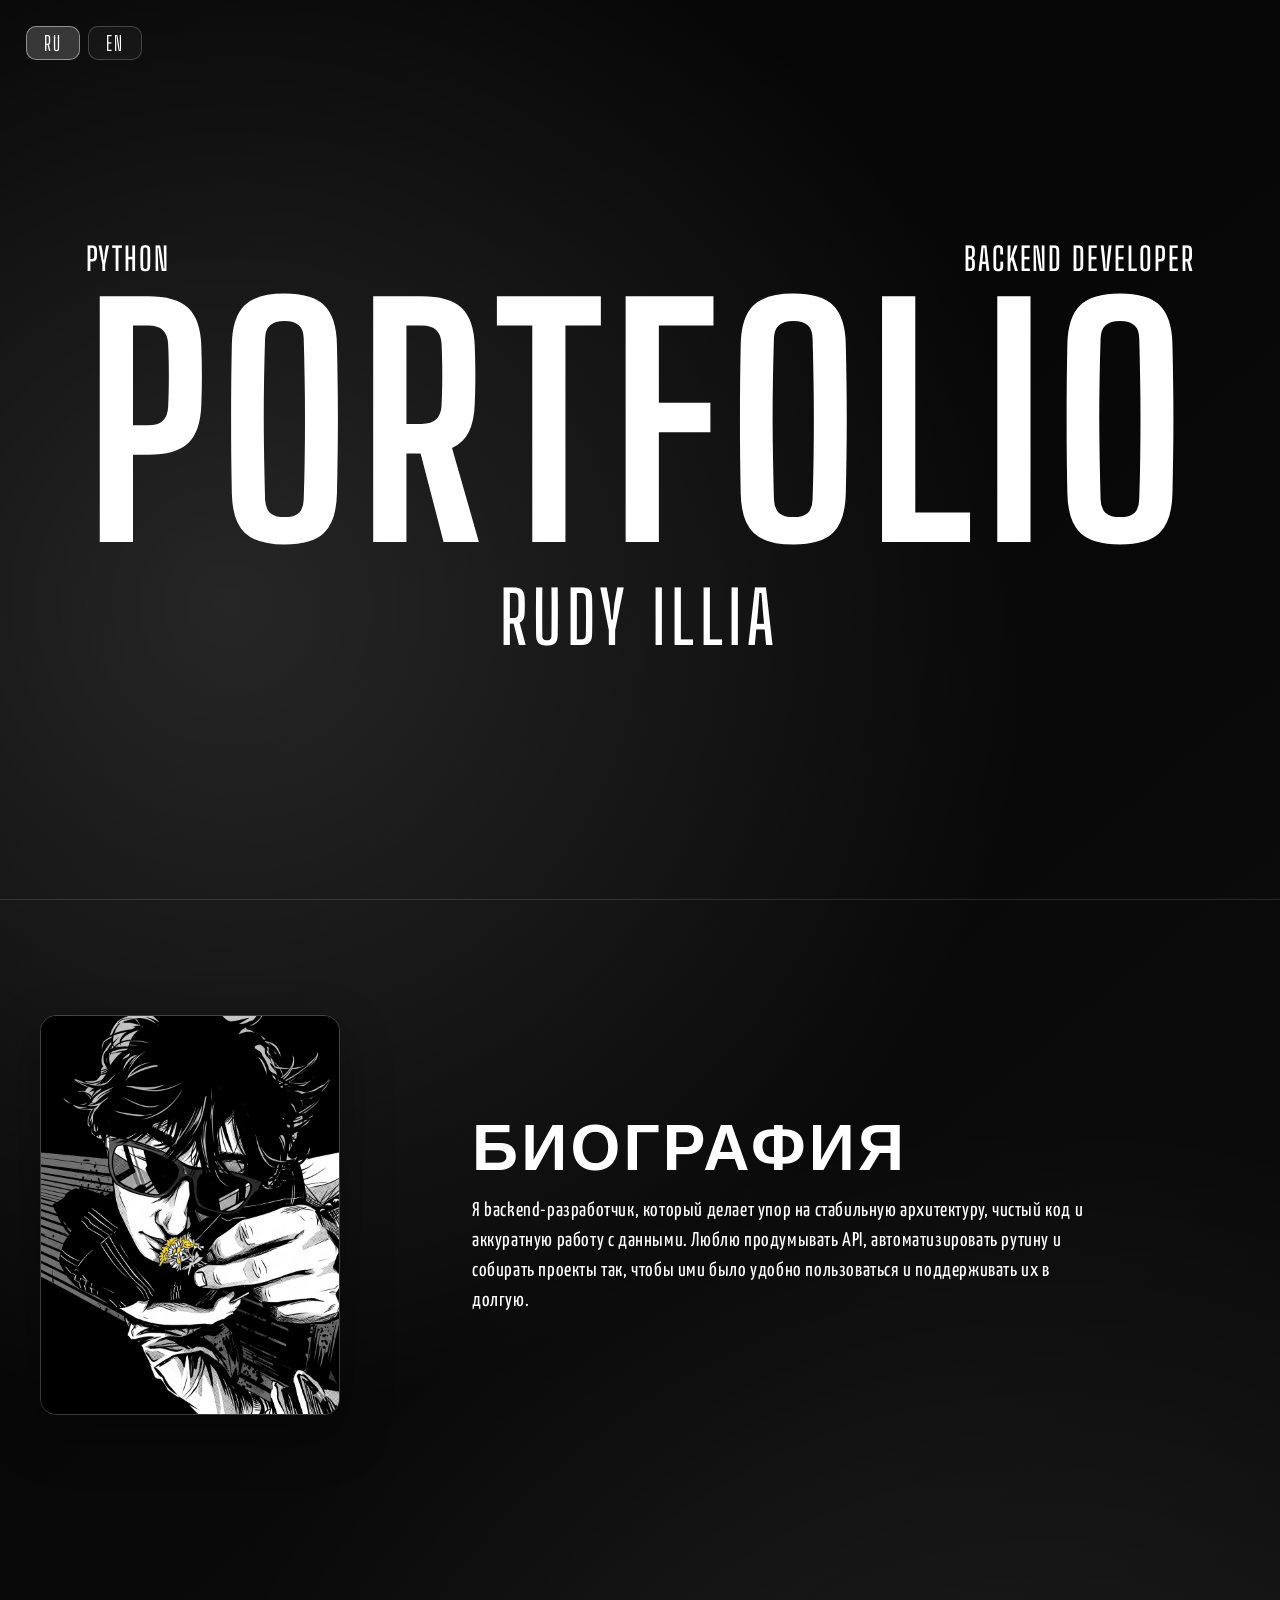
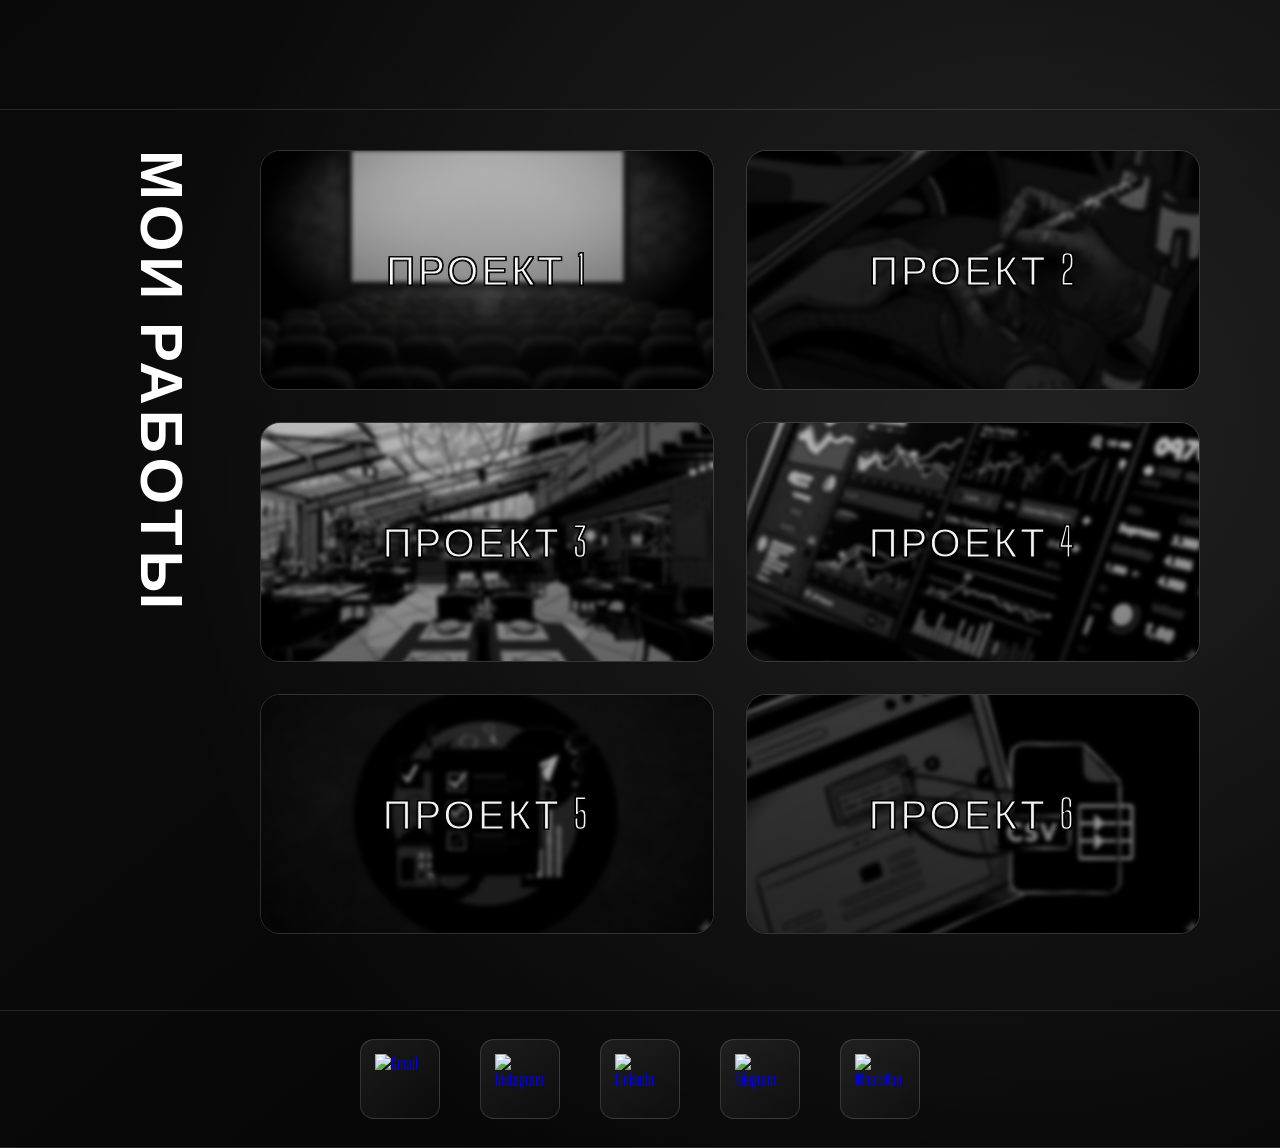
==== home_page/index.html @ c08ba397 "the main page is written" ====
<!DOCTYPE html>
<html lang="ru">
<head>
    <meta charset="UTF-8">
    <meta name="viewport" content="width=device-width, initial-scale=1.0">
    <title>Portfolio</title>
    <link rel="preconnect" href="https://fonts.googleapis.com">
    <link rel="preconnect" href="https://fonts.gstatic.com" crossorigin>
    <link href="https://fonts.googleapis.com/css2?family=Big+Shoulders+Display:wght@400;600;700&display=swap" rel="stylesheet">
    <link href="https://fonts.googleapis.com/css2?family=Yanone+Kaffeesatz:wght@400;600&display=swap" rel="stylesheet">
    <style>
        :root {
            --bg: #050505;
            --bg-soft: #0a0a0a;
            --text: #ffffff;
        }

        * {
            box-sizing: border-box;
            margin: 0;
            padding: 0;
        }

        html,
        body {
            min-height: 100%;
        }

        body {
            font-family: 'Big Shoulders Display', sans-serif;
            color: var(--text);
            background:
                radial-gradient(circle at 18% 22%, rgba(255, 255, 255, 0.13), rgba(255, 255, 255, 0) 34%),
                radial-gradient(circle at 82% 74%, rgba(255, 255, 255, 0.1), rgba(255, 255, 255, 0) 40%),
                linear-gradient(140deg, #030303 0%, #0b0b0b 56%, #040404 100%);
        }

        .page {
            width: min(1440px, 100%);
            margin: 0 auto;
        }

        .section {
            min-height: 100vh;
            position: relative;
            border-bottom: 1px solid rgba(255, 255, 255, 0.12);
        }

        #bio {
            min-height: 90vh;
        }

        .section-contacts {
            min-height: auto;
        }

        .hero-content {
            position: absolute;
            left: 50%;
            top: 50%;
            transform: translate(-50%, -50%);
            display: flex;
            flex-direction: column;
            align-items: center;
            width: min(1200px, calc(100% - 64px));
            text-align: center;
        }

        .language-switch {
            position: absolute;
            top: 26px;
            left: 26px;
            display: flex;
            gap: 8px;
            z-index: 10;
        }

        .lang-btn {
            width: 54px;
            height: 34px;
            border-radius: 10px;
            border: 1px solid rgba(255, 255, 255, 0.2);
            background: rgba(255, 255, 255, 0.04);
            color: #ffffff;
            font-family: 'Big Shoulders Display', sans-serif;
            font-size: 20px;
            letter-spacing: 0.08em;
            cursor: pointer;
            transition: all 0.25s ease;
        }

        .lang-btn:hover {
            border-color: rgba(255, 255, 255, 0.35);
            background: rgba(255, 255, 255, 0.08);
        }

        .lang-btn.active {
            background: rgba(255, 255, 255, 0.18);
            border-color: rgba(255, 255, 255, 0.45);
        }

        .hero-headline {
            display: flex;
            flex-direction: column;
            align-items: stretch;
            width: fit-content;
            max-width: 100%;
        }

        .hero-top-row {
            width: 100%;
            display: flex;
            align-items: center;
            justify-content: space-between;
            padding: 0;
            gap: 24px;
            margin-bottom: 14px;
        }

        .hero-python,
        .hero-backend {
            font-size: 32px;
            font-weight: 600;
            letter-spacing: 0.06em;
            white-space: nowrap;
        }

        .hero-backend {
            text-align: right;
        }

        .hero-title {
            font-size: clamp(72px, 24vw, 335px);
            font-weight: 700;
            line-height: 0.86;
            letter-spacing: 0.03em;
            text-transform: uppercase;
            white-space: nowrap;
            display: block;
        }

        .hero-name {
            margin-top: 18px;
            font-size: 72px;
            font-weight: 600;
            letter-spacing: 0.08em;
            text-transform: uppercase;
        }

        .section-label {
            position: absolute;
            top: 36px;
            left: 36px;
            font-size: 28px;
            opacity: 0.55;
            letter-spacing: 0.1em;
            text-transform: uppercase;
        }

        .works-container {
            display: grid;
            grid-template-columns: 120px 1fr;
            gap: 60px;
            align-items: start;
            padding: 40px;
            width: min(1380px, calc(100% - 80px));
            margin: 0 auto;
            min-height: 100vh;
        }

        .works-title-vertical {
            writing-mode: vertical-rl;
            text-orientation: mixed;
            font-size: 60px;
            font-weight: 700;
            letter-spacing: 0.08em;
            text-transform: uppercase;
            white-space: nowrap;
            display: flex;
            align-items: flex-start;
            justify-content: center;
        }

        .works-grid {
            display: grid;
            grid-template-columns: repeat(2, 1fr);
            grid-template-rows: repeat(3, 240px);
            gap: 32px;
        }

        .project-card {
            position: relative;
            --photo-blur-percent: 35;
            border: 1px solid rgba(255, 255, 255, 0.15);
            border-radius: 20px;
            display: flex;
            align-items: center;
            justify-content: center;
            text-decoration: none;
            color: inherit;
            transition: all 0.3s ease;
            overflow: hidden;
        }

        .project-card::after {
            content: '';
            position: absolute;
            inset: -4px;
            background-image: var(--project-image);
            background-size: cover;
            background-position: center;
            background-repeat: no-repeat;
            filter: blur(calc(var(--photo-blur-percent) * 0.06px));
            transform: scale(1.04);
            z-index: 0;
        }

        .project-card::before {
            content: '';
            position: absolute;
            inset: 0;
            background: linear-gradient(180deg, rgba(0, 0, 0, 0.28), rgba(0, 0, 0, 0.52));
            transition: opacity 0.3s ease;
            z-index: 1;
        }

        .works-grid .project-card:nth-child(1) {
            --project-image: url('pr_1.png');
        }

        .works-grid .project-card:nth-child(2) {
            --project-image: url('pr_2.png');
        }

        .works-grid .project-card:nth-child(3) {
            --project-image: url('pr_3.png');
        }

        .works-grid .project-card:nth-child(4) {
            --project-image: url('pr_4.png');
        }

        .works-grid .project-card:nth-child(5) {
            --project-image: url('pr_5.png');
        }

        .works-grid .project-card:nth-child(6) {
            --project-image: url('pr_6.png');
        }

        .project-card-label {
            font-size: clamp(24px, 3.4vw, 40px);
            letter-spacing: 0.08em;
            text-transform: uppercase;
            color: #ffffff;
            -webkit-text-stroke: 1px #000000;
            text-shadow: 1px 1px 0 #000000, -1px 1px 0 #000000, 1px -1px 0 #000000, -1px -1px 0 #000000;
            opacity: 0.95;
            position: relative;
            z-index: 2;
        }

        .project-card:hover {
            border-color: rgba(255, 255, 255, 0.25);
            box-shadow: 0 12px 40px rgba(0, 0, 0, 0.3);
            transform: translateY(-4px);
        }

        .project-card:hover::before {
            opacity: 0.35;
        }

        .bio-layout {
            min-height: 70vh;
            width: min(1240px, calc(100% - 80px));
            margin: 0 auto;
            display: grid;
            grid-template-columns: minmax(220px, 360px) minmax(320px, 1fr);
            align-items: center;
            gap: 72px;
        }

        .bio-photo {
            width: min(100%, 300px);
            justify-self: start;
            border-radius: 16px;
            overflow: hidden;
            border: 1px solid rgba(255, 255, 255, 0.2);
            box-shadow: 0 20px 50px rgba(0, 0, 0, 0.35);
        }

        .bio-photo img {
            width: 100%;
            display: block;
            object-fit: cover;
        }

        .bio-text {
            display: flex;
            flex-direction: column;
            gap: 18px;
            min-width: 0;
        }

        .bio-title {
            font-size: clamp(34px, 6vw, 64px);
            letter-spacing: 0.05em;
            line-height: 1;
            text-transform: uppercase;
            white-space: nowrap;
            overflow-wrap: normal;
            word-break: keep-all;
        }

        .bio-copy {
            font-family: 'Yanone Kaffeesatz', sans-serif;
            font-size: 20px;
            line-height: 1.5;
            letter-spacing: 0.03em;
            max-width: 620px;
        }

        .contacts-container {
            display: flex;
            align-items: center;
            justify-content: center;
            gap: 40px;
            min-height: auto;
            padding: 28px 20px;
            flex-wrap: wrap;
        }

        .contact-link {
            display: flex;
            align-items: center;
            justify-content: center;
            width: 80px;
            height: 80px;
            border-radius: 14px;
            background: linear-gradient(135deg, rgba(255, 255, 255, 0.08), rgba(255, 255, 255, 0.02));
            border: 1px solid rgba(255, 255, 255, 0.15);
            transition: all 0.3s ease;
            cursor: pointer;
            text-decoration: none;
        }

        .contact-link:hover {
            background: linear-gradient(135deg, rgba(255, 255, 255, 0.12), rgba(255, 255, 255, 0.05));
            border-color: rgba(255, 255, 255, 0.25);
            box-shadow: 0 12px 40px rgba(0, 0, 0, 0.3);
            transform: translateY(-4px);
        }

        .contact-link img {
            width: 50px;
            height: 50px;
            display: block;
        }

        @media (max-width: 900px) {
            .contacts-container {
                gap: 32px;
                min-height: auto;
                padding: 60px 20px;
            }

            .contact-link {
                width: 70px;
                height: 70px;
            }

            .contact-link img {
                width: 42px;
                height: 42px;
            }
        }

        @media (max-width: 600px) {
            .language-switch {
                top: 14px;
                left: 14px;
                gap: 6px;
            }

            .lang-btn {
                width: 46px;
                height: 30px;
                font-size: 17px;
            }

            .hero-title {
                font-size: clamp(130px, 24vw, 260px);
            }

            .hero-name {
                font-size: clamp(36px, 6vw, 72px);
            }

            .hero-python,
            .hero-backend {
                font-size: clamp(14px, 2.3vw, 32px);
            }
        }

        @media (max-width: 760px) {
            .hero-content {
                width: calc(100% - 28px);
            }

            .hero-top-row {
                padding: 0;
                gap: 14px;
            }

            .hero-title {
                font-size: clamp(72px, 20vw, 132px);
                letter-spacing: 0.01em;
            }

            .hero-name {
                font-size: clamp(28px, 8vw, 48px);
            }

            .hero-python,
            .hero-backend {
                font-size: clamp(10px, 3.6vw, 16px);
            }

            .bio-layout {
                width: calc(100% - 28px);
                grid-template-columns: 1fr;
                gap: 28px;
                padding: 40px 0;
            }

            .bio-photo {
                width: min(88vw, 300px);
                justify-self: center;
            }

            .bio-title {
                font-size: clamp(28px, 10vw, 42px);
                letter-spacing: 0.03em;
            }

            @media (max-width: 1000px) {
                .works-container {
                    grid-template-columns: 1fr;
                    gap: 32px;
                    padding: 28px;
                    width: calc(100% - 56px);
                }

                .works-title-vertical {
                    writing-mode: horizontal-tb;
                    font-size: 42px;
                    margin-bottom: 12px;
                }

                .works-grid {
                    grid-template-columns: repeat(2, 1fr);
                    grid-template-rows: repeat(3, 180px);
                    gap: 20px;
                }
            }

            @media (max-width: 600px) {
                .works-container {
                    padding: 14px;
                    width: calc(100% - 28px);
                }

                .works-grid {
                    grid-template-columns: 1fr;
                    grid-template-rows: auto;
                    gap: 16px;
                }

                .project-card {
                    aspect-ratio: 16 / 10;
                }
            }

            .contacts-container {
                gap: 24px;
                padding: 20px 14px;
            }

            .contact-link {
                width: 60px;
                height: 60px;
            }

            .contact-link img {
                width: 36px;
                height: 36px;
            }
        }
    </style>
</head>
<body>
    <main class="page">
        <section id="greeting" class="section">
            <div class="language-switch" aria-label="Language switcher">
                <button class="lang-btn active" id="lang-ru" type="button">RU</button>
                <button class="lang-btn" id="lang-en" type="button">EN</button>
            </div>
            <div class="hero-content">
                <div class="hero-headline">
                    <div class="hero-top-row">
                        <div class="hero-python">PYTHON</div>
                        <div class="hero-backend">BACKEND DEVELOPER</div>
                    </div>
                    <h1 class="hero-title">PORTFOLIO</h1>
                </div>
                <div class="hero-name">RUDY ILLIA</div>
            </div>
        </section>

        <section id="bio" class="section">
            <div class="bio-layout">
                <div class="bio-photo">
                    <img src="1.JPG" alt="Портрет автора">
                </div>
                <div class="bio-text">
                    <h2 class="bio-title" data-i18n="bioTitle">Биография</h2>
                    <p class="bio-copy" data-i18n="bioCopy">
                        Я backend-разработчик, который делает упор на стабильную архитектуру, чистый код
                        и аккуратную работу с данными. Люблю продумывать API, автоматизировать рутину и
                        собирать проекты так, чтобы ими было удобно пользоваться и поддерживать их в долгую.
                    </p>
                </div>
            </div>
        </section>

        <section id="works" class="section">
            <div class="works-container">
                <div class="works-title-vertical" data-i18n="worksTitle">МОИ РАБОТЫ</div>
                <div class="works-grid">
                    <a href="../my_projects/project_1/index.html" class="project-card"><span class="project-card-label" data-i18n="project1">Проект 1</span></a>
                    <a href="../my_projects/project_2/index.html" class="project-card"><span class="project-card-label" data-i18n="project2">Проект 2</span></a>
                    <a href="../my_projects/project_3/index.html" class="project-card"><span class="project-card-label" data-i18n="project3">Проект 3</span></a>
                    <a href="../my_projects/project_4/index.html" class="project-card"><span class="project-card-label" data-i18n="project4">Проект 4</span></a>
                    <a href="../my_projects/project_5/index.html" class="project-card"><span class="project-card-label" data-i18n="project5">Проект 5</span></a>
                    <a href="../my_projects/project_6/index.html" class="project-card"><span class="project-card-label" data-i18n="project6">Проект 6</span></a>
                </div>
            </div>
        </section>

        <section id="contacts" class="section section-contacts">
            <div class="contacts-container">
                <a href="mailto:example@gmail.com" class="contact-link" title="Email">
                    <img src="../contacts/gm.png" alt="Gmail">
                </a>
                <a href="https://instagram.com" target="_blank" rel="noopener noreferrer" class="contact-link" title="Instagram">
                    <img src="../contacts/in.png" alt="Instagram">
                </a>
                <a href="https://linkedin.com/in/rudyillia" target="_blank" rel="noopener noreferrer" class="contact-link" title="LinkedIn">
                    <img src="../contacts/lin.png" alt="LinkedIn">
                </a>
                <a href="https://t.me/username" target="_blank" rel="noopener noreferrer" class="contact-link" title="Telegram">
                    <img src="../contacts/tg.png" alt="Telegram">
                </a>
                <a href="https://wa.me/1234567890" target="_blank" rel="noopener noreferrer" class="contact-link" title="WhatsApp">
                    <img src="../contacts/wat.png" alt="WhatsApp">
                </a>
            </div>
        </section>
    </main>

    <script>
        const translations = {
            ru: {
                bioTitle: 'Биография',
                bioCopy: 'Я backend-разработчик, который делает упор на стабильную архитектуру, чистый код и аккуратную работу с данными. Люблю продумывать API, автоматизировать рутину и собирать проекты так, чтобы ими было удобно пользоваться и поддерживать их в долгую.',
                worksTitle: 'МОИ РАБОТЫ',
                project1: 'Проект 1',
                project2: 'Проект 2',
                project3: 'Проект 3',
                project4: 'Проект 4',
                project5: 'Проект 5',
                project6: 'Проект 6'
            },
            en: {
                bioTitle: 'Biography',
                bioCopy: 'I am a backend developer focused on stable architecture, clean code, and careful data handling. I enjoy designing APIs, automating routine processes, and building projects that are convenient to use and maintain over the long term.',
                worksTitle: 'MY WORKS',
                project1: 'Project 1',
                project2: 'Project 2',
                project3: 'Project 3',
                project4: 'Project 4',
                project5: 'Project 5',
                project6: 'Project 6'
            }
        };

        const ruButton = document.getElementById('lang-ru');
        const enButton = document.getElementById('lang-en');

        function setLanguage(language) {
            document.documentElement.lang = language;
            document.querySelectorAll('[data-i18n]').forEach((element) => {
                const key = element.dataset.i18n;
                const value = translations[language][key];
                if (value) {
                    element.textContent = value;
                }
            });

            ruButton.classList.toggle('active', language === 'ru');
            enButton.classList.toggle('active', language === 'en');
        }

        ruButton.addEventListener('click', () => setLanguage('ru'));
        enButton.addEventListener('click', () => setLanguage('en'));
    </script>
</body>
</html>
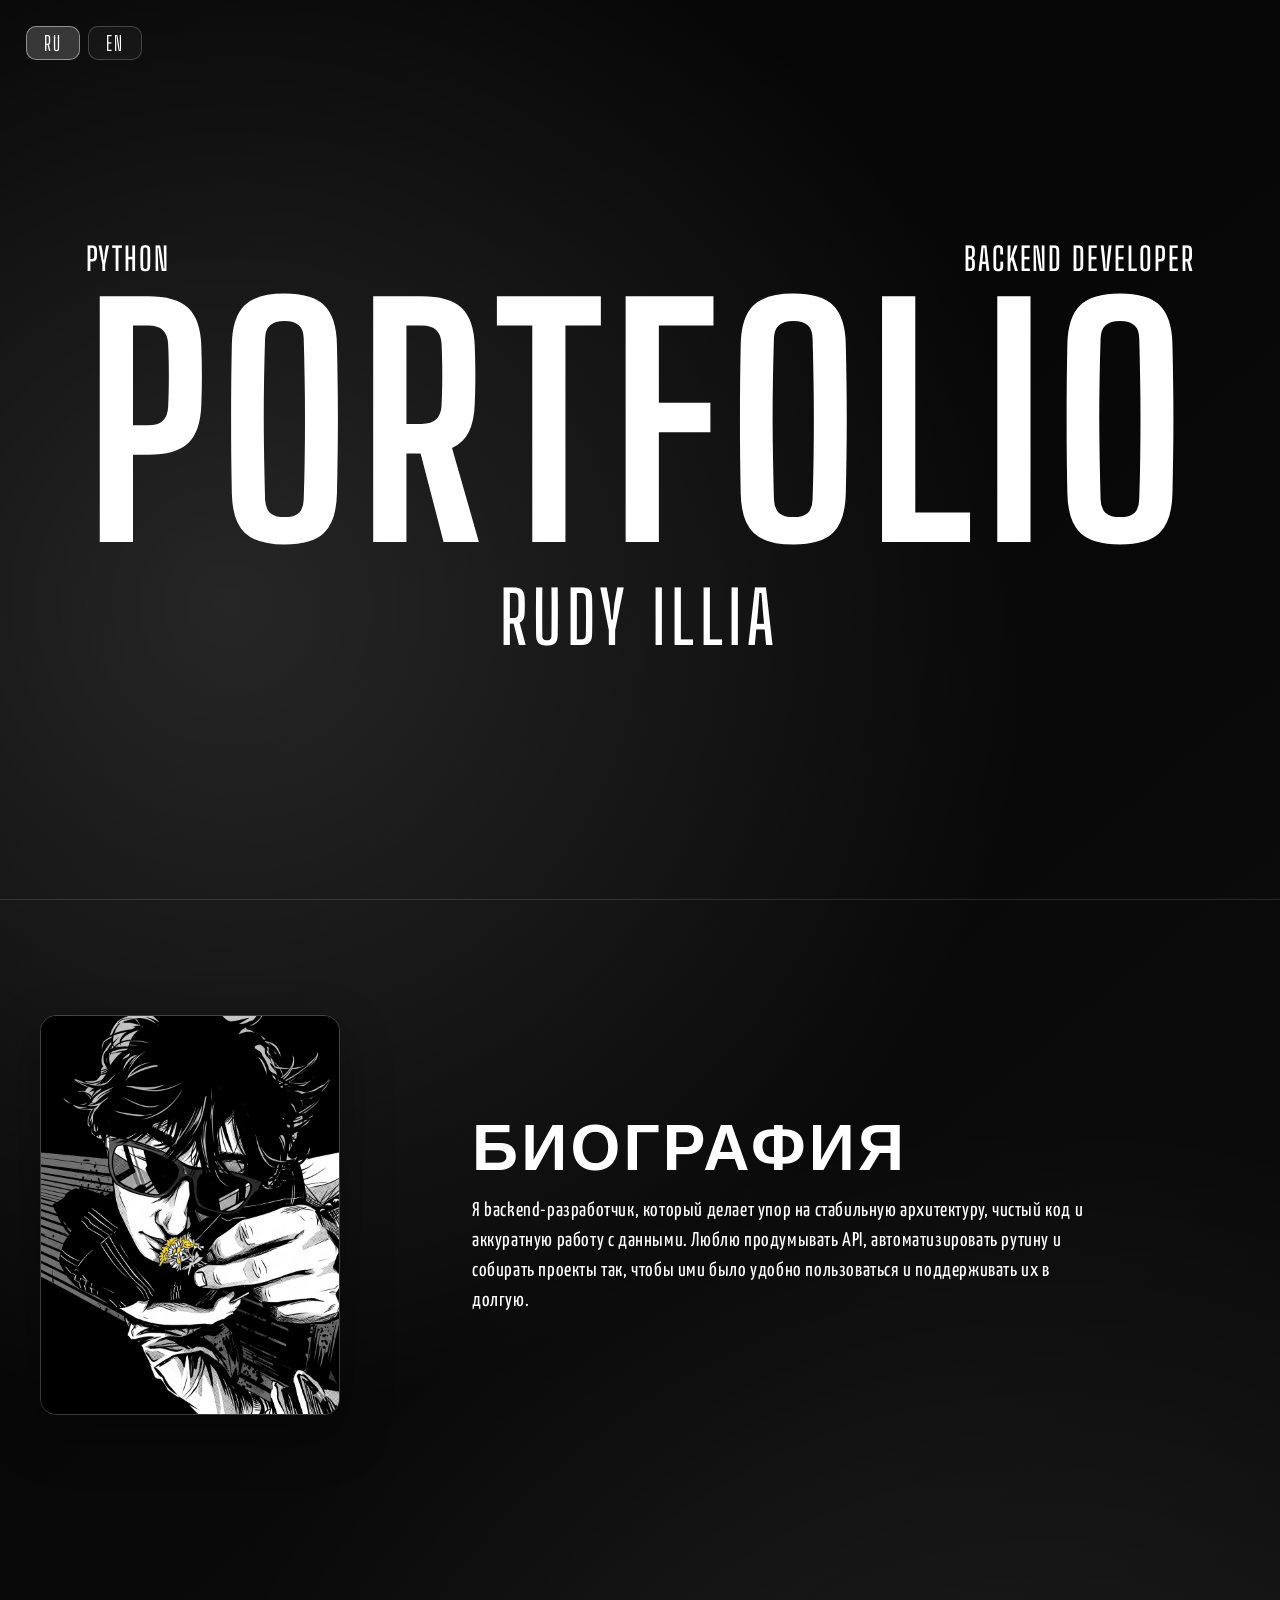
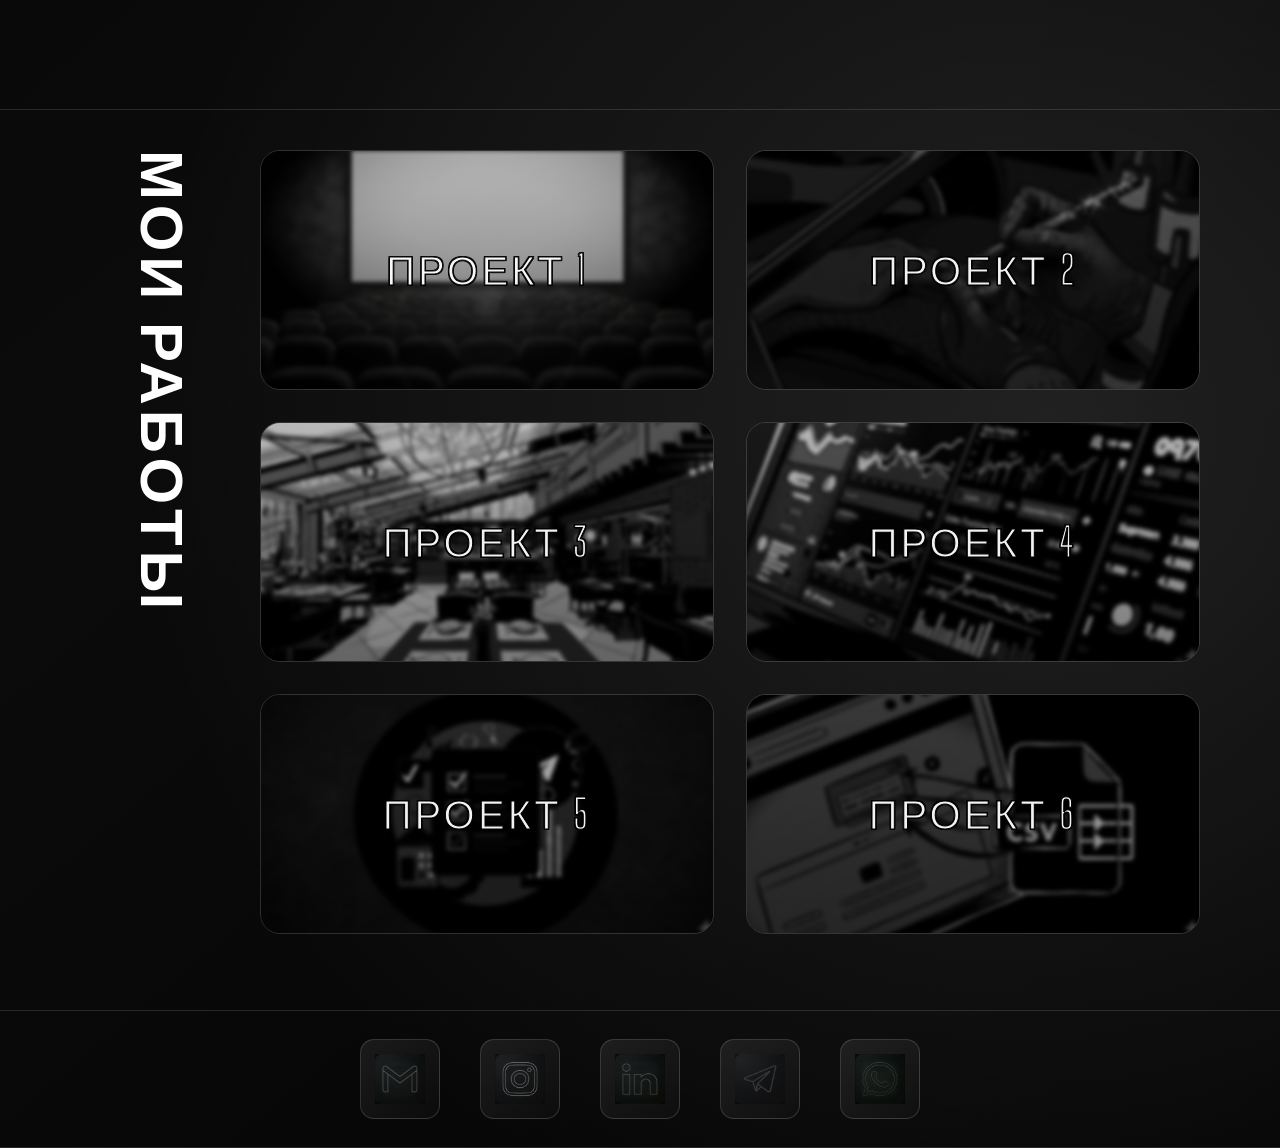
==== commit ac3ff763: "project pages added" ====
--- a/home_page/index.html
+++ b/home_page/index.html
@@ -537,12 +537,12 @@
             <div class="works-container">
                 <div class="works-title-vertical" data-i18n="worksTitle">МОИ РАБОТЫ</div>
                 <div class="works-grid">
-                    <a href="../my_projects/project_1/index.html" class="project-card"><span class="project-card-label" data-i18n="project1">Проект 1</span></a>
-                    <a href="../my_projects/project_2/index.html" class="project-card"><span class="project-card-label" data-i18n="project2">Проект 2</span></a>
-                    <a href="../my_projects/project_3/index.html" class="project-card"><span class="project-card-label" data-i18n="project3">Проект 3</span></a>
-                    <a href="../my_projects/project_4/index.html" class="project-card"><span class="project-card-label" data-i18n="project4">Проект 4</span></a>
-                    <a href="../my_projects/project_5/index.html" class="project-card"><span class="project-card-label" data-i18n="project5">Проект 5</span></a>
-                    <a href="../my_projects/project_6/index.html" class="project-card"><span class="project-card-label" data-i18n="project6">Проект 6</span></a>
+                    <a href="../my_projects/project_1/pr_1.html" class="project-card"><span class="project-card-label" data-i18n="project1">Проект 1</span></a>
+                    <a href="../my_projects/project_2/pr_2.html" class="project-card"><span class="project-card-label" data-i18n="project2">Проект 2</span></a>
+                    <a href="../my_projects/project_3/pr_3.html" class="project-card"><span class="project-card-label" data-i18n="project3">Проект 3</span></a>
+                    <a href="../my_projects/project_4/pr_4.html" class="project-card"><span class="project-card-label" data-i18n="project4">Проект 4</span></a>
+                    <a href="../my_projects/project_5/pr_5.html" class="project-card"><span class="project-card-label" data-i18n="project5">Проект 5</span></a>
+                    <a href="../my_projects/project_6/pr_6.html" class="project-card"><span class="project-card-label" data-i18n="project6">Проект 6</span></a>
                 </div>
             </div>
         </section>
@@ -599,6 +599,7 @@
 
         function setLanguage(language) {
             document.documentElement.lang = language;
+            localStorage.setItem('preferredLanguage', language);
             document.querySelectorAll('[data-i18n]').forEach((element) => {
                 const key = element.dataset.i18n;
                 const value = translations[language][key];
@@ -611,6 +612,10 @@
             enButton.classList.toggle('active', language === 'en');
         }
 
+        // Load language from localStorage on page load
+        const savedLanguage = localStorage.getItem('preferredLanguage') || 'ru';
+        setLanguage(savedLanguage);
+
         ruButton.addEventListener('click', () => setLanguage('ru'));
         enButton.addEventListener('click', () => setLanguage('en'));
     </script>
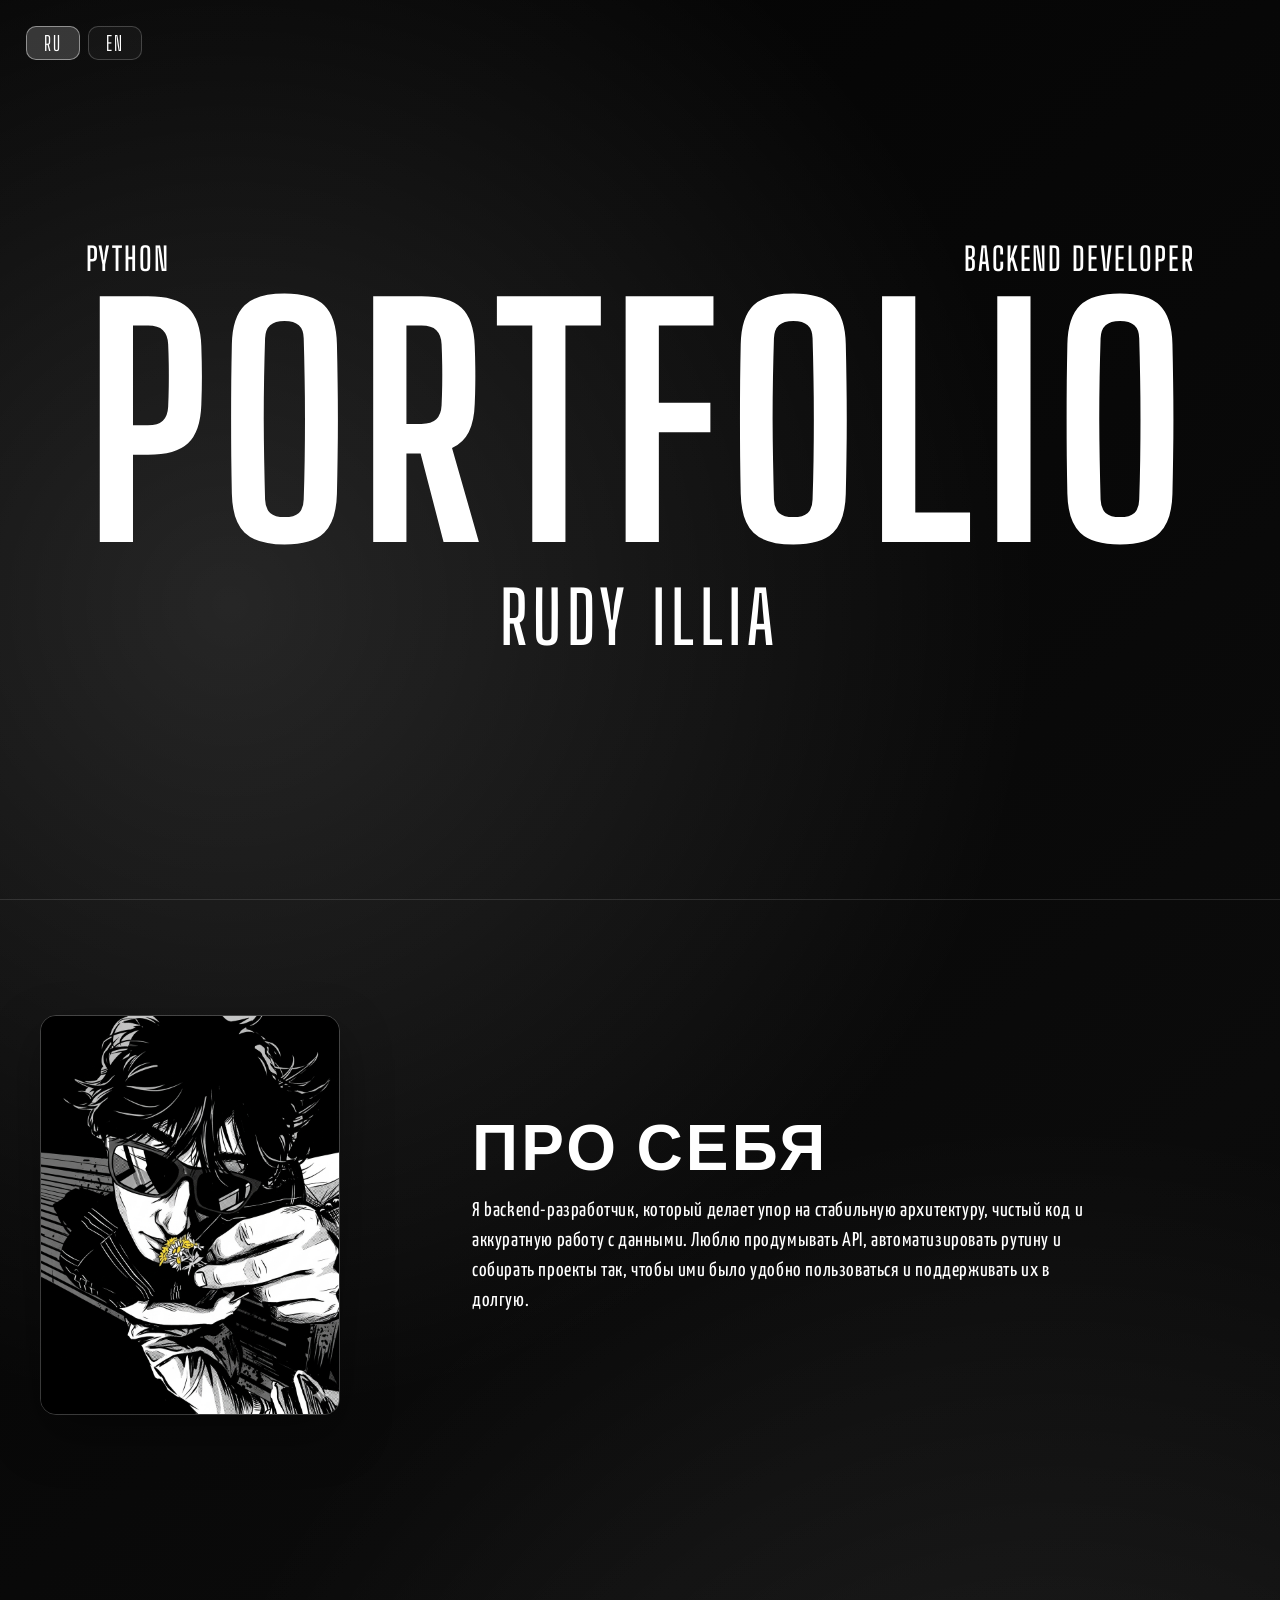
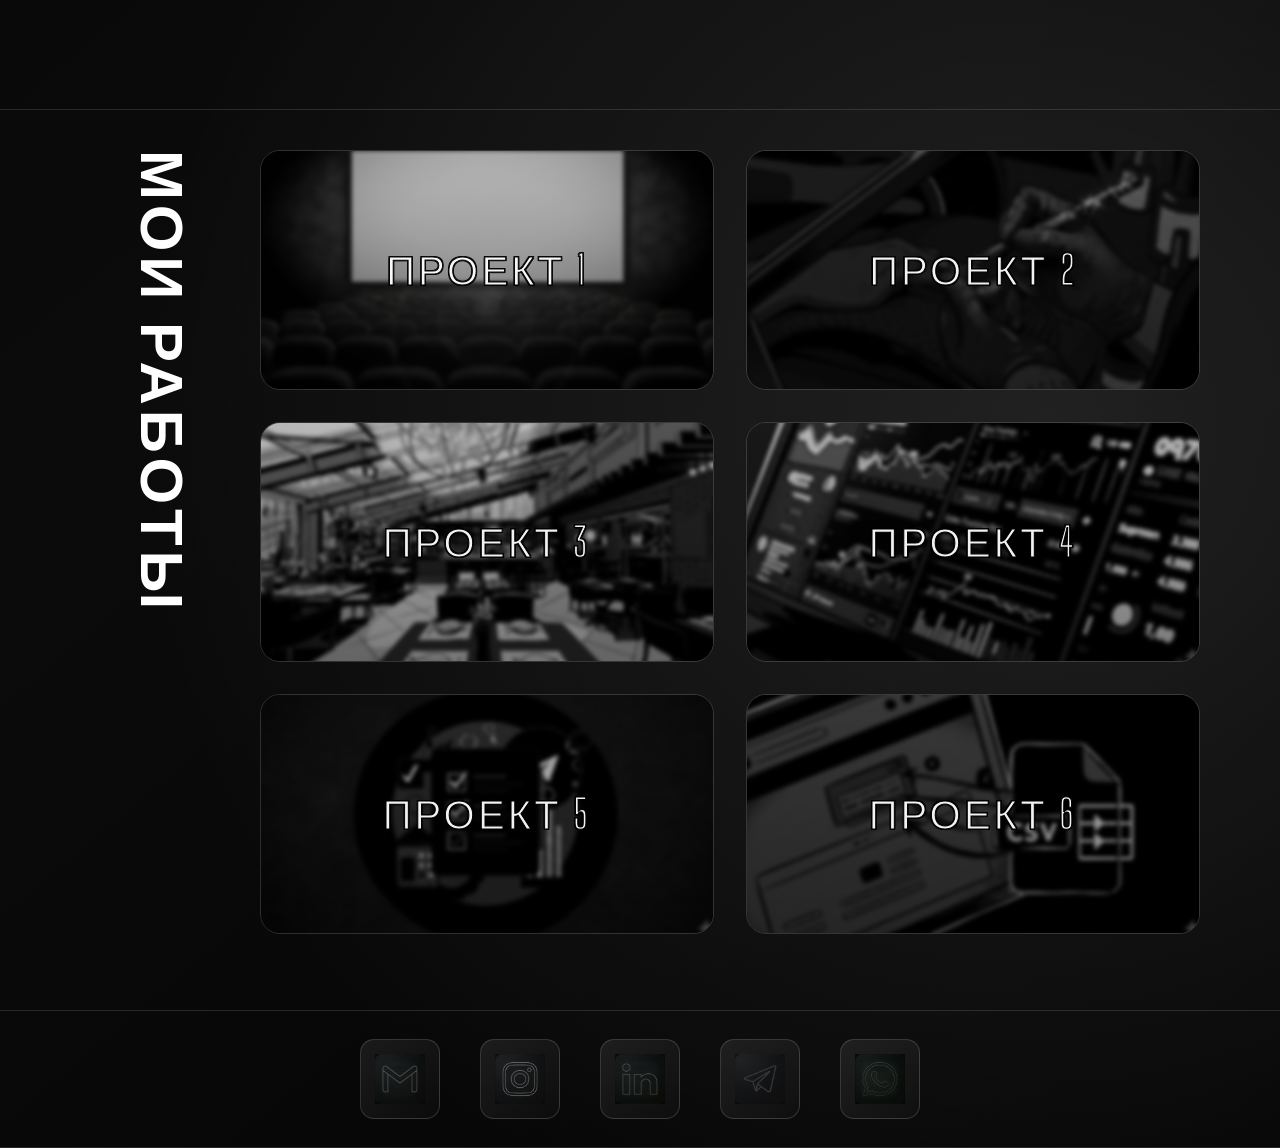
==== commit 9e418ae7: "added contact links" ====
--- a/home_page/index.html
+++ b/home_page/index.html
@@ -523,7 +523,7 @@
                     <img src="1.JPG" alt="Портрет автора">
                 </div>
                 <div class="bio-text">
-                    <h2 class="bio-title" data-i18n="bioTitle">Биография</h2>
+                    <h2 class="bio-title" data-i18n="bioTitle">ПРО СЕБЯ</h2>
                     <p class="bio-copy" data-i18n="bioCopy">
                         Я backend-разработчик, который делает упор на стабильную архитектуру, чистый код
                         и аккуратную работу с данными. Люблю продумывать API, автоматизировать рутину и
@@ -549,19 +549,19 @@
 
         <section id="contacts" class="section section-contacts">
             <div class="contacts-container">
-                <a href="mailto:example@gmail.com" class="contact-link" title="Email">
+                <a href="mailto:ilarudyj78@gmail.com" class="contact-link" title="Email">
                     <img src="../contacts/gm.png" alt="Gmail">
                 </a>
-                <a href="https://instagram.com" target="_blank" rel="noopener noreferrer" class="contact-link" title="Instagram">
+                <a href="https://www.instagram.com/_rudik___/" target="_blank" rel="noopener noreferrer" class="contact-link" title="Instagram">
                     <img src="../contacts/in.png" alt="Instagram">
                 </a>
-                <a href="https://linkedin.com/in/rudyillia" target="_blank" rel="noopener noreferrer" class="contact-link" title="LinkedIn">
+                <a href="https://www.linkedin.com/in/illia-rudik-70b2b2402?utm_source=share_via&utm_content=profile&utm_medium=member_ios" target="_blank" rel="noopener noreferrer" class="contact-link" title="LinkedIn">
                     <img src="../contacts/lin.png" alt="LinkedIn">
                 </a>
-                <a href="https://t.me/username" target="_blank" rel="noopener noreferrer" class="contact-link" title="Telegram">
+                <a href="https://t.me/rudi_ik" target="_blank" rel="noopener noreferrer" class="contact-link" title="Telegram">
                     <img src="../contacts/tg.png" alt="Telegram">
                 </a>
-                <a href="https://wa.me/1234567890" target="_blank" rel="noopener noreferrer" class="contact-link" title="WhatsApp">
+                <a href="https://wa.me/995595250168" target="_blank" rel="noopener noreferrer" class="contact-link" title="WhatsApp">
                     <img src="../contacts/wat.png" alt="WhatsApp">
                 </a>
             </div>
@@ -571,7 +571,7 @@
     <script>
         const translations = {
             ru: {
-                bioTitle: 'Биография',
+                bioTitle: 'ПРО СЕБЯ',
                 bioCopy: 'Я backend-разработчик, который делает упор на стабильную архитектуру, чистый код и аккуратную работу с данными. Люблю продумывать API, автоматизировать рутину и собирать проекты так, чтобы ими было удобно пользоваться и поддерживать их в долгую.',
                 worksTitle: 'МОИ РАБОТЫ',
                 project1: 'Проект 1',
@@ -582,7 +582,7 @@
                 project6: 'Проект 6'
             },
             en: {
-                bioTitle: 'Biography',
+                bioTitle: 'ABOUT ME',
                 bioCopy: 'I am a backend developer focused on stable architecture, clean code, and careful data handling. I enjoy designing APIs, automating routine processes, and building projects that are convenient to use and maintain over the long term.',
                 worksTitle: 'MY WORKS',
                 project1: 'Project 1',
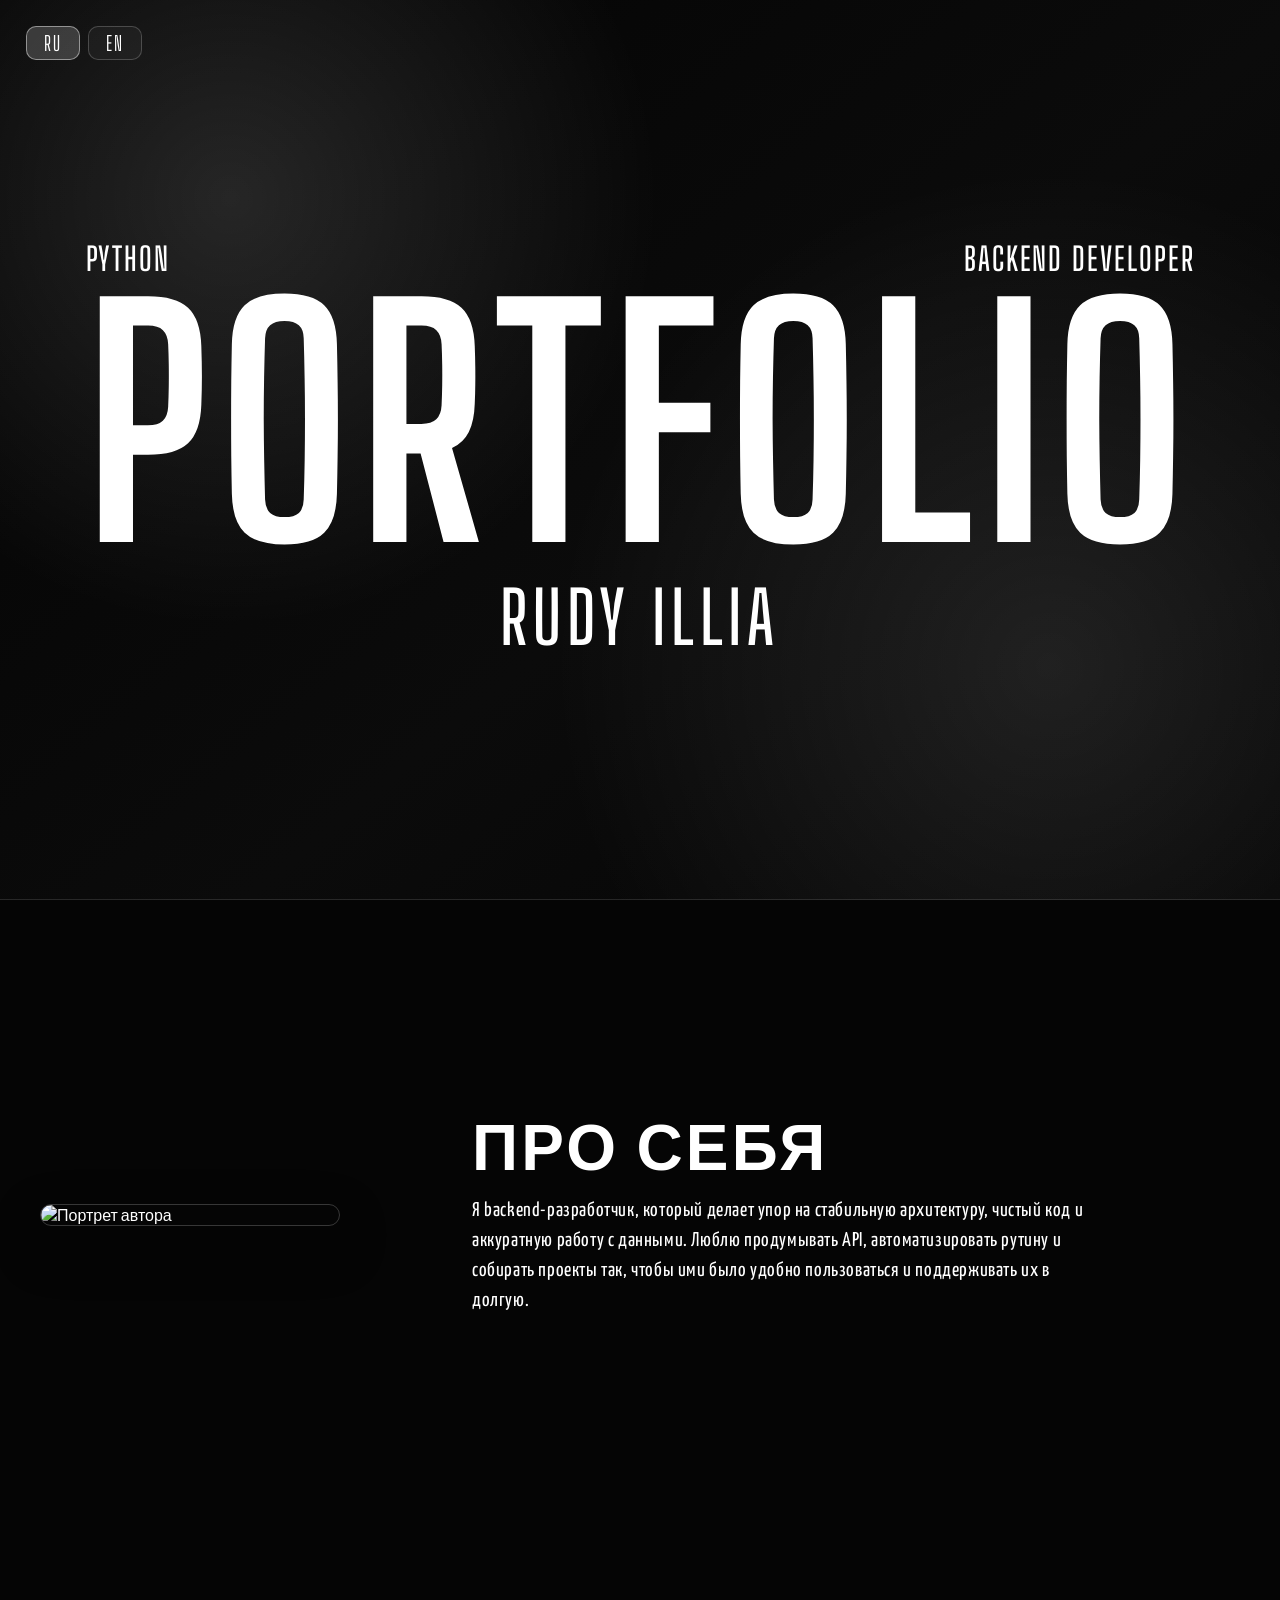
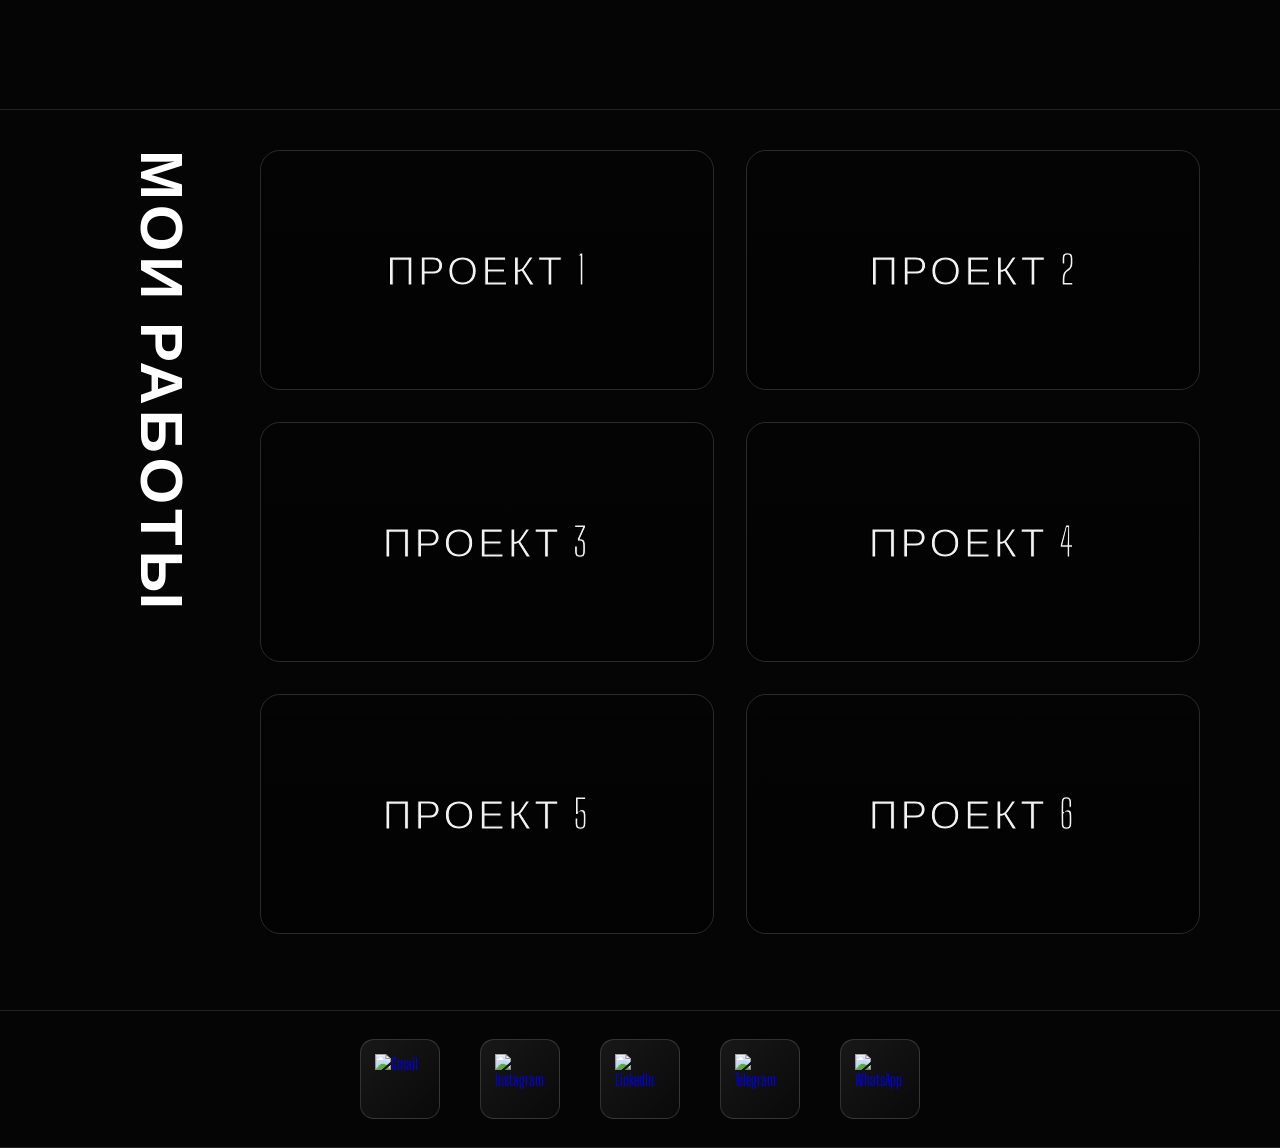
==== commit 41940091: "added pages for all projects" ====
--- a/home_page/index.html
+++ b/home_page/index.html
@@ -33,6 +33,8 @@
                 radial-gradient(circle at 18% 22%, rgba(255, 255, 255, 0.13), rgba(255, 255, 255, 0) 34%),
                 radial-gradient(circle at 82% 74%, rgba(255, 255, 255, 0.1), rgba(255, 255, 255, 0) 40%),
                 linear-gradient(140deg, #030303 0%, #0b0b0b 56%, #040404 100%);
+            background-attachment: fixed;
+            background-color: #050505;
         }
 
         .page {
@@ -225,27 +227,27 @@
         }
 
         .works-grid .project-card:nth-child(1) {
-            --project-image: url('pr_1.png');
+            --project-image: url('/static/pr_1.png');
         }
 
         .works-grid .project-card:nth-child(2) {
-            --project-image: url('pr_2.png');
+            --project-image: url('/static/pr_2.png');
         }
 
         .works-grid .project-card:nth-child(3) {
-            --project-image: url('pr_3.png');
+            --project-image: url('/static/pr_3.png');
         }
 
         .works-grid .project-card:nth-child(4) {
-            --project-image: url('pr_4.png');
+            --project-image: url('/static/pr_4.png');
         }
 
         .works-grid .project-card:nth-child(5) {
-            --project-image: url('pr_5.png');
+            --project-image: url('/static/pr_5.png');
         }
 
         .works-grid .project-card:nth-child(6) {
-            --project-image: url('pr_6.png');
+            --project-image: url('/static/pr_6.png');
         }
 
         .project-card-label {
@@ -520,7 +522,7 @@
         <section id="bio" class="section">
             <div class="bio-layout">
                 <div class="bio-photo">
-                    <img src="1.JPG" alt="Портрет автора">
+                    <img src="/static/1.JPG" alt="Портрет автора">
                 </div>
                 <div class="bio-text">
                     <h2 class="bio-title" data-i18n="bioTitle">ПРО СЕБЯ</h2>
@@ -536,13 +538,13 @@
         <section id="works" class="section">
             <div class="works-container">
                 <div class="works-title-vertical" data-i18n="worksTitle">МОИ РАБОТЫ</div>
-                <div class="works-grid">
-                    <a href="../my_projects/project_1/pr_1.html" class="project-card"><span class="project-card-label" data-i18n="project1">Проект 1</span></a>
-                    <a href="../my_projects/project_2/pr_2.html" class="project-card"><span class="project-card-label" data-i18n="project2">Проект 2</span></a>
-                    <a href="../my_projects/project_3/pr_3.html" class="project-card"><span class="project-card-label" data-i18n="project3">Проект 3</span></a>
-                    <a href="../my_projects/project_4/pr_4.html" class="project-card"><span class="project-card-label" data-i18n="project4">Проект 4</span></a>
-                    <a href="../my_projects/project_5/pr_5.html" class="project-card"><span class="project-card-label" data-i18n="project5">Проект 5</span></a>
-                    <a href="../my_projects/project_6/pr_6.html" class="project-card"><span class="project-card-label" data-i18n="project6">Проект 6</span></a>
+                <div class="works-grid" id="works-grid">
+                    <a id="project-link-1" href="/home_page/project_1" class="project-card"><span class="project-card-label" data-i18n="project1">Проект 1</span></a>
+                    <a id="project-link-2" href="/home_page/project_2" class="project-card"><span class="project-card-label" data-i18n="project2">Проект 2</span></a>
+                    <a id="project-link-3" href="/home_page/project_3" class="project-card"><span class="project-card-label" data-i18n="project3">Проект 3</span></a>
+                    <a id="project-link-4" href="/home_page/project_4" class="project-card"><span class="project-card-label" data-i18n="project4">Проект 4</span></a>
+                    <a id="project-link-5" href="/home_page/project_5" class="project-card"><span class="project-card-label" data-i18n="project5">Проект 5</span></a>
+                    <a id="project-link-6" href="/home_page/project_6" class="project-card"><span class="project-card-label" data-i18n="project6">Проект 6</span></a>
                 </div>
             </div>
         </section>
@@ -550,19 +552,19 @@
         <section id="contacts" class="section section-contacts">
             <div class="contacts-container">
                 <a href="mailto:ilarudyj78@gmail.com" class="contact-link" title="Email">
-                    <img src="../contacts/gm.png" alt="Gmail">
+                    <img src="/static/contacts/gm.png" alt="Gmail">
                 </a>
                 <a href="https://www.instagram.com/_rudik___/" target="_blank" rel="noopener noreferrer" class="contact-link" title="Instagram">
-                    <img src="../contacts/in.png" alt="Instagram">
+                    <img src="/static/contacts/in.png" alt="Instagram">
                 </a>
                 <a href="https://www.linkedin.com/in/illia-rudik-70b2b2402?utm_source=share_via&utm_content=profile&utm_medium=member_ios" target="_blank" rel="noopener noreferrer" class="contact-link" title="LinkedIn">
-                    <img src="../contacts/lin.png" alt="LinkedIn">
+                    <img src="/static/contacts/lin.png" alt="LinkedIn">
                 </a>
                 <a href="https://t.me/rudi_ik" target="_blank" rel="noopener noreferrer" class="contact-link" title="Telegram">
-                    <img src="../contacts/tg.png" alt="Telegram">
+                    <img src="/static/contacts/tg.png" alt="Telegram">
                 </a>
                 <a href="https://wa.me/995595250168" target="_blank" rel="noopener noreferrer" class="contact-link" title="WhatsApp">
-                    <img src="../contacts/wat.png" alt="WhatsApp">
+                    <img src="/static/contacts/wat.png" alt="WhatsApp">
                 </a>
             </div>
         </section>
@@ -597,7 +599,7 @@
         const ruButton = document.getElementById('lang-ru');
         const enButton = document.getElementById('lang-en');
 
-        function setLanguage(language) {
+        function setLanguage(language, updateUrl = true) {
             document.documentElement.lang = language;
             localStorage.setItem('preferredLanguage', language);
             document.querySelectorAll('[data-i18n]').forEach((element) => {
@@ -610,14 +612,45 @@
 
             ruButton.classList.toggle('active', language === 'ru');
             enButton.classList.toggle('active', language === 'en');
-        }
-
-        // Load language from localStorage on page load
+
+            // Обновляем параметр lang в URL без перезагрузки
+            if (updateUrl) {
+                const url = new URL(window.location.href);
+                url.searchParams.set('lang', language);
+                window.history.replaceState({}, '', url);
+            }
+        }
+
+        // Получить язык из параметра lang в URL
+        function getLangFromUrl() {
+            const params = new URLSearchParams(window.location.search);
+            return params.get('lang');
+        }
+
+        // Приоритет: lang из URL > localStorage > ru
+        const urlLang = getLangFromUrl();
         const savedLanguage = localStorage.getItem('preferredLanguage') || 'ru';
-        setLanguage(savedLanguage);
+        setLanguage(urlLang || savedLanguage, false);
 
         ruButton.addEventListener('click', () => setLanguage('ru'));
         enButton.addEventListener('click', () => setLanguage('en'));
+
+        // Устанавливаем lang в href всех ссылок на проекты при загрузке страницы
+        function updateProjectLinksLang() {
+            const lang = getLangFromUrl() || localStorage.getItem('preferredLanguage') || 'ru';
+            for (let i = 1; i <= 6; i++) {
+                const link = document.getElementById(`project-link-${i}`);
+                if (link) {
+                    const url = new URL(link.getAttribute('href'), window.location.origin);
+                    url.searchParams.set('lang', lang);
+                    link.setAttribute('href', url.pathname + url.search);
+                }
+            }
+        }
+        updateProjectLinksLang();
+        // Также обновлять ссылки при смене языка
+        ruButton.addEventListener('click', () => { setLanguage('ru'); updateProjectLinksLang(); });
+        enButton.addEventListener('click', () => { setLanguage('en'); updateProjectLinksLang(); });
     </script>
 </body>
 </html>
